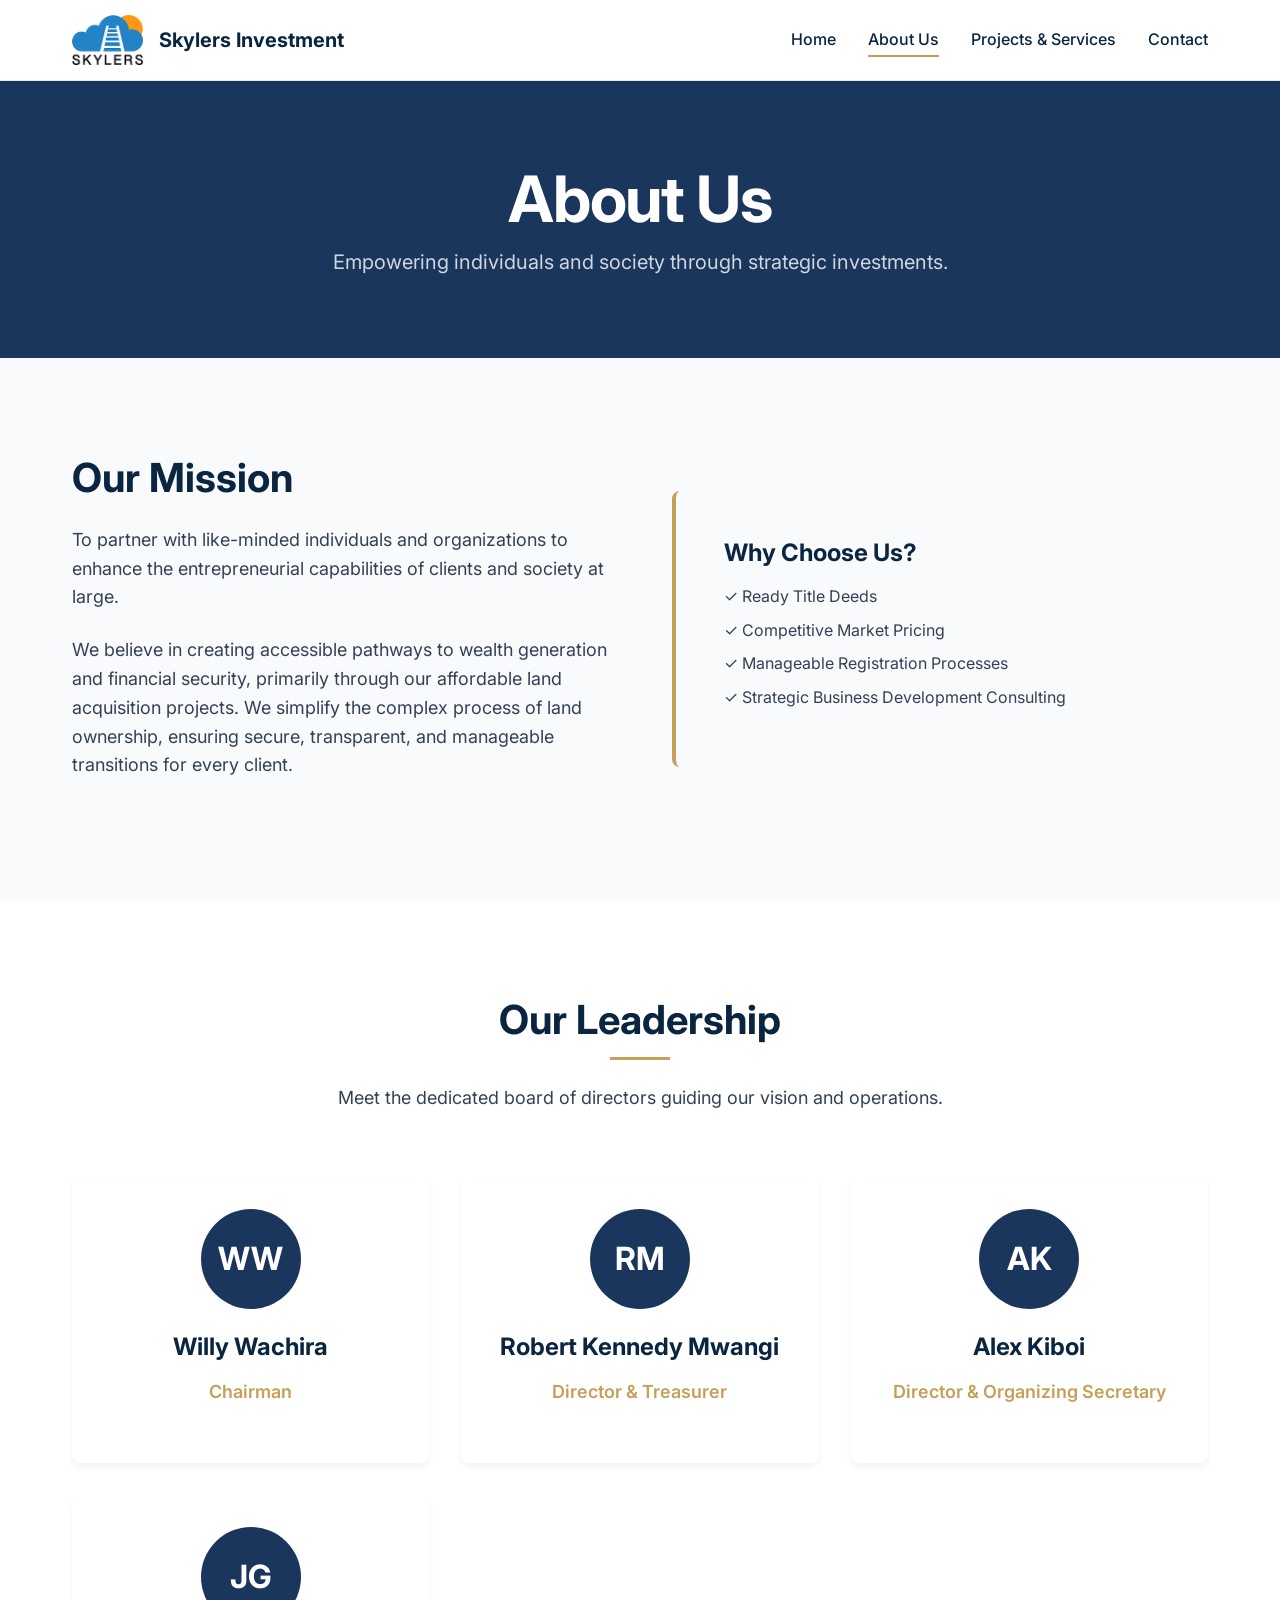
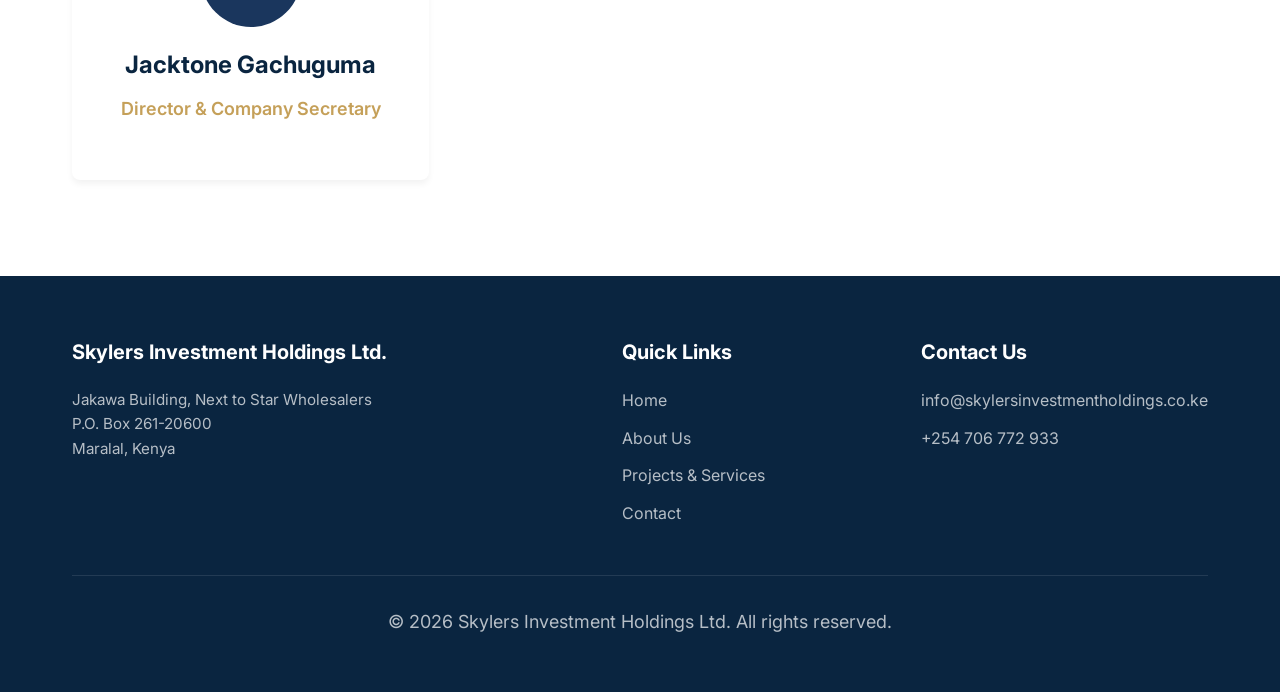
==== about.html @ 1f50fc4c "Initial commit: High-value multi-page website" ====
<!DOCTYPE html>
<html lang="en">
<head>
    <meta charset="UTF-8">
    <meta name="viewport" content="width=device-width, initial-scale=1.0">
    <title>About Us | Skylers Investment Holdings Ltd.</title>
    <meta name="description" content="Learn about Skylers Investment Holdings Ltd., our mission, and our board of directors based in Samburu County, Kenya.">
    <link rel="stylesheet" href="style.css">
</head>
<body>
    <!-- Header -->
    <header class="header">
        <div class="container nav">
            <a href="index.html" class="logo-container">
                <img src="site-logo.png" alt="Skylers Logo" class="logo-img">
                <span class="logo-text">Skylers Investment</span>
            </a>
            <button class="mobile-menu-btn" aria-label="Toggle menu">☰</button>
            <nav class="nav-links">
                <a href="index.html">Home</a>
                <a href="about.html" class="active">About Us</a>
                <a href="services.html">Projects & Services</a>
                <a href="contact.html">Contact</a>
            </nav>
        </div>
    </header>

    <!-- Page Header -->
    <section class="page-header">
        <div class="container">
            <h1>About Us</h1>
            <p>Empowering individuals and society through strategic investments.</p>
        </div>
    </section>

    <!-- Mission & Vision -->
    <section class="section">
        <div class="container grid-2">
            <div>
                <h2>Our Mission</h2>
                <p>To partner with like-minded individuals and organizations to enhance the entrepreneurial capabilities of clients and society at large.</p>
                <p>We believe in creating accessible pathways to wealth generation and financial security, primarily through our affordable land acquisition projects. We simplify the complex process of land ownership, ensuring secure, transparent, and manageable transitions for every client.</p>
            </div>
            <div style="background-color: var(--bg-main); padding: 3rem; border-radius: 8px; border-left: 4px solid var(--accent);">
                <h3 style="color: var(--primary);">Why Choose Us?</h3>
                <ul style="margin-top: 1rem;">
                    <li style="margin-bottom: 0.5rem;">✓ Ready Title Deeds</li>
                    <li style="margin-bottom: 0.5rem;">✓ Competitive Market Pricing</li>
                    <li style="margin-bottom: 0.5rem;">✓ Manageable Registration Processes</li>
                    <li style="margin-bottom: 0.5rem;">✓ Strategic Business Development Consulting</li>
                </ul>
            </div>
        </div>
    </section>

    <!-- Leadership -->
    <section class="section section-alt">
        <div class="container">
            <div class="section-header">
                <h2>Our Leadership</h2>
                <p>Meet the dedicated board of directors guiding our vision and operations.</p>
            </div>
            <div class="grid-3">
                <div class="card" style="text-align: center; padding: 2rem;">
                    <div style="width: 100px; height: 100px; background-color: var(--primary-light); color: white; border-radius: 50%; display: flex; align-items: center; justify-content: center; font-size: 2rem; margin: 0 auto 1.5rem auto; font-weight: bold;">WW</div>
                    <h3>Willy Wachira</h3>
                    <p style="color: var(--accent); font-weight: 600;">Chairman</p>
                </div>
                <div class="card" style="text-align: center; padding: 2rem;">
                    <div style="width: 100px; height: 100px; background-color: var(--primary-light); color: white; border-radius: 50%; display: flex; align-items: center; justify-content: center; font-size: 2rem; margin: 0 auto 1.5rem auto; font-weight: bold;">RM</div>
                    <h3>Robert Kennedy Mwangi</h3>
                    <p style="color: var(--accent); font-weight: 600;">Director & Treasurer</p>
                </div>
                <div class="card" style="text-align: center; padding: 2rem;">
                    <div style="width: 100px; height: 100px; background-color: var(--primary-light); color: white; border-radius: 50%; display: flex; align-items: center; justify-content: center; font-size: 2rem; margin: 0 auto 1.5rem auto; font-weight: bold;">AK</div>
                    <h3>Alex Kiboi</h3>
                    <p style="color: var(--accent); font-weight: 600;">Director & Organizing Secretary</p>
                </div>
                <div class="card" style="text-align: center; padding: 2rem;">
                    <div style="width: 100px; height: 100px; background-color: var(--primary-light); color: white; border-radius: 50%; display: flex; align-items: center; justify-content: center; font-size: 2rem; margin: 0 auto 1.5rem auto; font-weight: bold;">JG</div>
                    <h3>Jacktone Gachuguma</h3>
                    <p style="color: var(--accent); font-weight: 600;">Director & Company Secretary</p>
                </div>
            </div>
        </div>
    </section>

    <!-- Footer -->
    <footer class="footer">
        <div class="container">
            <div class="footer-grid">
                <div class="footer-col">
                    <h3>Skylers Investment Holdings Ltd.</h3>
                    <p>Jakawa Building, Next to Star Wholesalers<br>P.O. Box 261-20600<br>Maralal, Kenya</p>
                </div>
                <div class="footer-col">
                    <h3>Quick Links</h3>
                    <div class="footer-links">
                        <a href="index.html">Home</a>
                        <a href="about.html">About Us</a>
                        <a href="services.html">Projects & Services</a>
                        <a href="contact.html">Contact</a>
                    </div>
                </div>
                <div class="footer-col">
                    <h3>Contact Us</h3>
                    <div class="footer-links">
                        <a href="mailto:info@skylersinvestmentholdings.co.ke">info@skylersinvestmentholdings.co.ke</a>
                        <a href="tel:+254706772933">+254 706 772 933</a>
                    </div>
                </div>
            </div>
            <div class="footer-bottom">
                <p>&copy; 2026 Skylers Investment Holdings Ltd. All rights reserved.</p>
            </div>
        </div>
    </footer>

    <script src="script.js"></script>
</body>
</html>
---- style.css ----
@import url('https://fonts.googleapis.com/css2?family=Inter:wght@300;400;500;600;700&display=swap');

:root {
  --primary: #0A2540; /* Deep professional blue */
  --primary-light: #1A365D;
  --accent: #C5A059; /* Elegant gold */
  --accent-hover: #D4AF37;
  --text-main: #334155;
  --text-muted: #64748B;
  --bg-main: #F8FAFC;
  --bg-white: #FFFFFF;
  --border: #E2E8F0;
  
  --container-width: 1200px;
  --transition: all 0.3s ease;
}

* {
  margin: 0;
  padding: 0;
  box-sizing: border-box;
}

body {
  font-family: 'Inter', sans-serif;
  color: var(--text-main);
  background-color: var(--bg-main);
  line-height: 1.6;
  -webkit-font-smoothing: antialiased;
}

a {
  text-decoration: none;
  color: inherit;
  transition: var(--transition);
}

ul {
  list-style: none;
}

img {
  max-width: 100%;
  height: auto;
  display: block;
}

/* Container */
.container {
  max-width: var(--container-width);
  margin: 0 auto;
  padding: 0 2rem;
}

/* Typography */
h1, h2, h3, h4, h5 {
  color: var(--primary);
  font-weight: 700;
  line-height: 1.2;
}

h1 {
  font-size: clamp(2.5rem, 5vw, 4rem);
  letter-spacing: -0.02em;
}

h2 {
  font-size: clamp(2rem, 4vw, 2.5rem);
  margin-bottom: 1.5rem;
}

h3 {
  font-size: 1.5rem;
  margin-bottom: 1rem;
}

p {
  margin-bottom: 1.5rem;
  font-size: 1.125rem;
}

/* Buttons */
.btn {
  display: inline-block;
  padding: 0.875rem 2rem;
  border-radius: 4px;
  font-weight: 600;
  text-align: center;
  cursor: pointer;
  border: 2px solid transparent;
  transition: var(--transition);
}

.btn-primary {
  background-color: var(--accent);
  color: #fff;
}

.btn-primary:hover {
  background-color: var(--accent-hover);
  transform: translateY(-2px);
  box-shadow: 0 4px 12px rgba(197, 160, 89, 0.3);
}

.btn-outline {
  background-color: transparent;
  border-color: var(--primary);
  color: var(--primary);
}

.btn-outline:hover {
  background-color: var(--primary);
  color: #fff;
}

/* Header & Nav */
.header {
  background-color: rgba(255, 255, 255, 0.95);
  backdrop-filter: blur(10px);
  position: sticky;
  top: 0;
  z-index: 1000;
  border-bottom: 1px solid var(--border);
  box-shadow: 0 1px 3px rgba(0,0,0,0.05);
}

.nav {
  display: flex;
  justify-content: space-between;
  align-items: center;
  height: 80px;
}

.logo-container {
  display: flex;
  align-items: center;
  gap: 1rem;
}

.logo-img {
  height: 50px;
  width: auto;
}

.logo-text {
  font-size: 1.25rem;
  font-weight: 700;
  color: var(--primary);
  line-height: 1.1;
}

.nav-links {
  display: flex;
  gap: 2rem;
  align-items: center;
}

.nav-links a {
  font-weight: 500;
  color: var(--primary);
  font-size: 1rem;
  position: relative;
}

.nav-links a::after {
  content: '';
  position: absolute;
  width: 0;
  height: 2px;
  bottom: -4px;
  left: 0;
  background-color: var(--accent);
  transition: var(--transition);
}

.nav-links a:hover::after,
.nav-links a.active::after {
  width: 100%;
}

.mobile-menu-btn {
  display: none;
  background: none;
  border: none;
  font-size: 1.5rem;
  color: var(--primary);
  cursor: pointer;
}

/* Hero Section */
.hero {
  position: relative;
  background-color: var(--primary);
  color: #fff;
  padding: 8rem 0;
  overflow: hidden;
}

.hero::before {
  content: '';
  position: absolute;
  top: 0;
  left: 0;
  right: 0;
  bottom: 0;
  background: linear-gradient(to right, rgba(10, 37, 64, 0.95) 0%, rgba(10, 37, 64, 0.7) 100%);
  z-index: 1;
}

.hero-bg {
  position: absolute;
  top: 0;
  left: 0;
  width: 100%;
  height: 100%;
  object-fit: cover;
  opacity: 0.4;
}

.hero-content {
  position: relative;
  z-index: 2;
  max-width: 800px;
}

.hero h1 {
  color: #fff;
  margin-bottom: 1.5rem;
}

.hero p {
  font-size: 1.25rem;
  color: rgba(255, 255, 255, 0.9);
  margin-bottom: 2.5rem;
}

.hero-btns {
  display: flex;
  gap: 1rem;
}

.hero-btns .btn-outline {
  border-color: #fff;
  color: #fff;
}
.hero-btns .btn-outline:hover {
  background-color: #fff;
  color: var(--primary);
}

/* Sections */
.section {
  padding: 6rem 0;
}

.section-alt {
  background-color: var(--bg-white);
}

.section-header {
  text-align: center;
  max-width: 700px;
  margin: 0 auto 4rem auto;
}

.section-header h2 {
  position: relative;
  display: inline-block;
  padding-bottom: 1rem;
}

.section-header h2::after {
  content: '';
  position: absolute;
  width: 60px;
  height: 3px;
  background-color: var(--accent);
  bottom: 0;
  left: 50%;
  transform: translateX(-50%);
}

/* Grid Layouts */
.grid-2 {
  display: grid;
  grid-template-columns: 1fr 1fr;
  gap: 4rem;
  align-items: center;
}

.grid-3 {
  display: grid;
  grid-template-columns: repeat(3, 1fr);
  gap: 2rem;
}

/* Cards */
.card {
  background: var(--bg-white);
  border-radius: 8px;
  overflow: hidden;
  box-shadow: 0 4px 6px rgba(0,0,0,0.05);
  transition: var(--transition);
  height: 100%;
  display: flex;
  flex-direction: column;
}

.card:hover {
  transform: translateY(-5px);
  box-shadow: 0 12px 24px rgba(0,0,0,0.1);
}

.card-img-wrapper {
  position: relative;
  height: 240px;
  overflow: hidden;
}

.card-img-wrapper img {
  width: 100%;
  height: 100%;
  object-fit: cover;
  transition: transform 0.5s ease;
}

.card:hover .card-img-wrapper img {
  transform: scale(1.05);
}

.card-body {
  padding: 2rem;
  flex-grow: 1;
  display: flex;
  flex-direction: column;
}

.card-body p {
  color: var(--text-muted);
  font-size: 1rem;
  flex-grow: 1;
}

/* Footer */
.footer {
  background-color: var(--primary);
  color: rgba(255, 255, 255, 0.7);
  padding: 4rem 0 2rem 0;
}

.footer-grid {
  display: grid;
  grid-template-columns: 2fr 1fr 1fr;
  gap: 3rem;
  margin-bottom: 3rem;
}

.footer-col h3 {
  color: #fff;
  font-size: 1.25rem;
  margin-bottom: 1.5rem;
}

.footer-col p {
  font-size: 0.95rem;
}

.footer-links {
  display: flex;
  flex-direction: column;
  gap: 0.75rem;
}

.footer-links a {
  color: rgba(255,255,255,0.7);
}

.footer-links a:hover {
  color: var(--accent);
}

.footer-bottom {
  border-top: 1px solid rgba(255, 255, 255, 0.1);
  padding-top: 2rem;
  text-align: center;
  font-size: 0.875rem;
}

/* Page Headers */
.page-header {
  background-color: var(--primary-light);
  color: #fff;
  padding: 5rem 0;
  text-align: center;
}

.page-header h1 {
  color: #fff;
  margin-bottom: 0.5rem;
}

.page-header p {
  font-size: 1.25rem;
  color: rgba(255,255,255,0.8);
  margin-bottom: 0;
}

/* Responsive */
@media (max-width: 992px) {
  .grid-2 {
    grid-template-columns: 1fr;
  }
  .grid-3 {
    grid-template-columns: repeat(2, 1fr);
  }
}

@media (max-width: 768px) {
  .nav-links {
    display: none;
    position: absolute;
    top: 80px;
    left: 0;
    width: 100%;
    background-color: #fff;
    flex-direction: column;
    padding: 2rem;
    box-shadow: 0 4px 6px rgba(0,0,0,0.05);
  }
  
  .nav-links.active {
    display: flex;
  }
  
  .mobile-menu-btn {
    display: block;
  }
  
  .grid-3 {
    grid-template-columns: 1fr;
  }
  
  .footer-grid {
    grid-template-columns: 1fr;
  }
  
  .hero {
    padding: 6rem 0;
  }
}
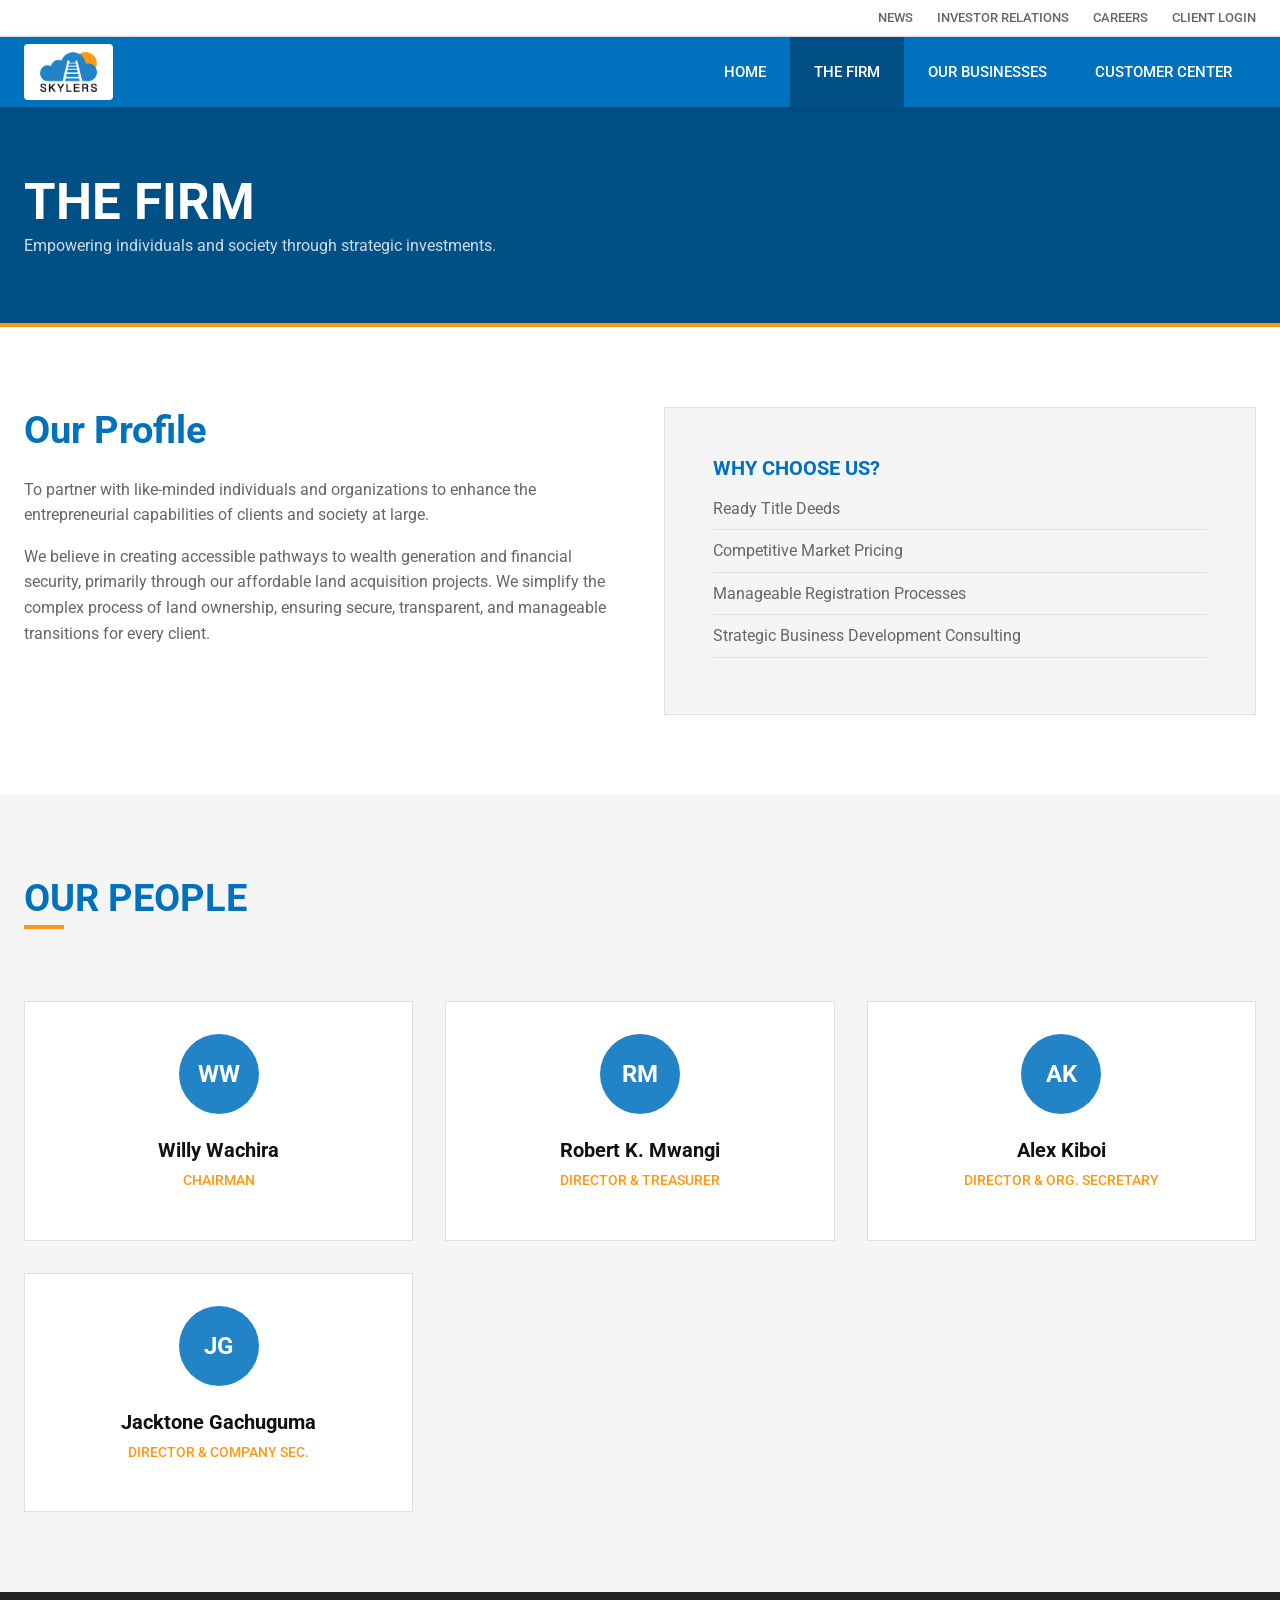
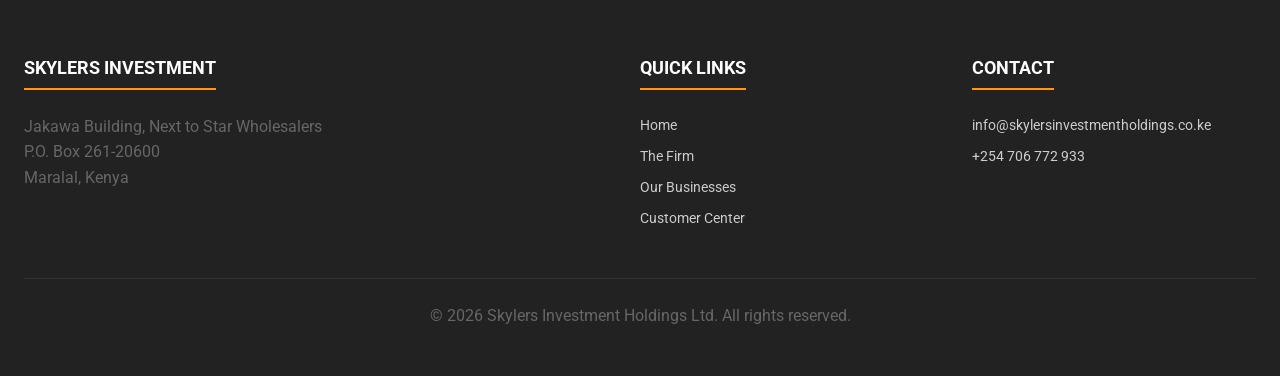
==== commit 5a643cdd: "Redesign: Cytonn aesthetic using logo theme colors (Blue/Orange)" ====
--- a/about.html
+++ b/about.html
@@ -3,24 +3,33 @@
 <head>
     <meta charset="UTF-8">
     <meta name="viewport" content="width=device-width, initial-scale=1.0">
-    <title>About Us | Skylers Investment Holdings Ltd.</title>
+    <title>The Firm | Skylers Investment Holdings Ltd.</title>
     <meta name="description" content="Learn about Skylers Investment Holdings Ltd., our mission, and our board of directors based in Samburu County, Kenya.">
     <link rel="stylesheet" href="style.css">
 </head>
 <body>
-    <!-- Header -->
+    <!-- Top Bar -->
+    <div class="top-bar">
+        <div class="container top-bar-content">
+            <a href="#">News</a>
+            <a href="#">Investor Relations</a>
+            <a href="#">Careers</a>
+            <a href="#">Client Login</a>
+        </div>
+    </div>
+
+    <!-- Main Header -->
     <header class="header">
         <div class="container nav">
             <a href="index.html" class="logo-container">
                 <img src="site-logo.png" alt="Skylers Logo" class="logo-img">
-                <span class="logo-text">Skylers Investment</span>
             </a>
             <button class="mobile-menu-btn" aria-label="Toggle menu">☰</button>
             <nav class="nav-links">
                 <a href="index.html">Home</a>
-                <a href="about.html" class="active">About Us</a>
-                <a href="services.html">Projects & Services</a>
-                <a href="contact.html">Contact</a>
+                <a href="about.html" class="active">The Firm</a>
+                <a href="services.html">Our Businesses</a>
+                <a href="contact.html">Customer Center</a>
             </nav>
         </div>
     </header>
@@ -28,58 +37,57 @@
     <!-- Page Header -->
     <section class="page-header">
         <div class="container">
-            <h1>About Us</h1>
-            <p>Empowering individuals and society through strategic investments.</p>
+            <h1>The Firm</h1>
+            <p style="color: rgba(255,255,255,0.8); margin-bottom: 0;">Empowering individuals and society through strategic investments.</p>
         </div>
     </section>
 
     <!-- Mission & Vision -->
-    <section class="section">
+    <section class="section section-white">
         <div class="container grid-2">
             <div>
-                <h2>Our Mission</h2>
+                <h2 style="color: var(--primary);">Our Profile</h2>
                 <p>To partner with like-minded individuals and organizations to enhance the entrepreneurial capabilities of clients and society at large.</p>
                 <p>We believe in creating accessible pathways to wealth generation and financial security, primarily through our affordable land acquisition projects. We simplify the complex process of land ownership, ensuring secure, transparent, and manageable transitions for every client.</p>
             </div>
-            <div style="background-color: var(--bg-main); padding: 3rem; border-radius: 8px; border-left: 4px solid var(--accent);">
-                <h3 style="color: var(--primary);">Why Choose Us?</h3>
-                <ul style="margin-top: 1rem;">
-                    <li style="margin-bottom: 0.5rem;">✓ Ready Title Deeds</li>
-                    <li style="margin-bottom: 0.5rem;">✓ Competitive Market Pricing</li>
-                    <li style="margin-bottom: 0.5rem;">✓ Manageable Registration Processes</li>
-                    <li style="margin-bottom: 0.5rem;">✓ Strategic Business Development Consulting</li>
+            <div style="background-color: var(--bg-main); padding: 3rem; border: 1px solid var(--border);">
+                <h3 style="color: var(--primary); text-transform: uppercase;">Why Choose Us?</h3>
+                <ul style="margin-top: 1rem; color: var(--text-muted);">
+                    <li style="margin-bottom: 0.5rem; padding-bottom: 0.5rem; border-bottom: 1px solid var(--border);">Ready Title Deeds</li>
+                    <li style="margin-bottom: 0.5rem; padding-bottom: 0.5rem; border-bottom: 1px solid var(--border);">Competitive Market Pricing</li>
+                    <li style="margin-bottom: 0.5rem; padding-bottom: 0.5rem; border-bottom: 1px solid var(--border);">Manageable Registration Processes</li>
+                    <li style="margin-bottom: 0.5rem; padding-bottom: 0.5rem; border-bottom: 1px solid var(--border);">Strategic Business Development Consulting</li>
                 </ul>
             </div>
         </div>
     </section>
 
     <!-- Leadership -->
-    <section class="section section-alt">
+    <section class="section">
         <div class="container">
             <div class="section-header">
-                <h2>Our Leadership</h2>
-                <p>Meet the dedicated board of directors guiding our vision and operations.</p>
+                <h2>Our People</h2>
             </div>
             <div class="grid-3">
                 <div class="card" style="text-align: center; padding: 2rem;">
-                    <div style="width: 100px; height: 100px; background-color: var(--primary-light); color: white; border-radius: 50%; display: flex; align-items: center; justify-content: center; font-size: 2rem; margin: 0 auto 1.5rem auto; font-weight: bold;">WW</div>
+                    <div style="width: 80px; height: 80px; background-color: var(--primary-light); color: white; border-radius: 50%; display: flex; align-items: center; justify-content: center; font-size: 1.5rem; margin: 0 auto 1.5rem auto; font-weight: bold;">WW</div>
                     <h3>Willy Wachira</h3>
-                    <p style="color: var(--accent); font-weight: 600;">Chairman</p>
+                    <p style="color: var(--accent); font-weight: 500; text-transform: uppercase; font-size: 0.85rem;">Chairman</p>
                 </div>
                 <div class="card" style="text-align: center; padding: 2rem;">
-                    <div style="width: 100px; height: 100px; background-color: var(--primary-light); color: white; border-radius: 50%; display: flex; align-items: center; justify-content: center; font-size: 2rem; margin: 0 auto 1.5rem auto; font-weight: bold;">RM</div>
-                    <h3>Robert Kennedy Mwangi</h3>
-                    <p style="color: var(--accent); font-weight: 600;">Director & Treasurer</p>
+                    <div style="width: 80px; height: 80px; background-color: var(--primary-light); color: white; border-radius: 50%; display: flex; align-items: center; justify-content: center; font-size: 1.5rem; margin: 0 auto 1.5rem auto; font-weight: bold;">RM</div>
+                    <h3>Robert K. Mwangi</h3>
+                    <p style="color: var(--accent); font-weight: 500; text-transform: uppercase; font-size: 0.85rem;">Director & Treasurer</p>
                 </div>
                 <div class="card" style="text-align: center; padding: 2rem;">
-                    <div style="width: 100px; height: 100px; background-color: var(--primary-light); color: white; border-radius: 50%; display: flex; align-items: center; justify-content: center; font-size: 2rem; margin: 0 auto 1.5rem auto; font-weight: bold;">AK</div>
+                    <div style="width: 80px; height: 80px; background-color: var(--primary-light); color: white; border-radius: 50%; display: flex; align-items: center; justify-content: center; font-size: 1.5rem; margin: 0 auto 1.5rem auto; font-weight: bold;">AK</div>
                     <h3>Alex Kiboi</h3>
-                    <p style="color: var(--accent); font-weight: 600;">Director & Organizing Secretary</p>
+                    <p style="color: var(--accent); font-weight: 500; text-transform: uppercase; font-size: 0.85rem;">Director & Org. Secretary</p>
                 </div>
                 <div class="card" style="text-align: center; padding: 2rem;">
-                    <div style="width: 100px; height: 100px; background-color: var(--primary-light); color: white; border-radius: 50%; display: flex; align-items: center; justify-content: center; font-size: 2rem; margin: 0 auto 1.5rem auto; font-weight: bold;">JG</div>
+                    <div style="width: 80px; height: 80px; background-color: var(--primary-light); color: white; border-radius: 50%; display: flex; align-items: center; justify-content: center; font-size: 1.5rem; margin: 0 auto 1.5rem auto; font-weight: bold;">JG</div>
                     <h3>Jacktone Gachuguma</h3>
-                    <p style="color: var(--accent); font-weight: 600;">Director & Company Secretary</p>
+                    <p style="color: var(--accent); font-weight: 500; text-transform: uppercase; font-size: 0.85rem;">Director & Company Sec.</p>
                 </div>
             </div>
         </div>
@@ -90,20 +98,20 @@
         <div class="container">
             <div class="footer-grid">
                 <div class="footer-col">
-                    <h3>Skylers Investment Holdings Ltd.</h3>
+                    <h3>Skylers Investment</h3>
                     <p>Jakawa Building, Next to Star Wholesalers<br>P.O. Box 261-20600<br>Maralal, Kenya</p>
                 </div>
                 <div class="footer-col">
                     <h3>Quick Links</h3>
                     <div class="footer-links">
                         <a href="index.html">Home</a>
-                        <a href="about.html">About Us</a>
-                        <a href="services.html">Projects & Services</a>
-                        <a href="contact.html">Contact</a>
+                        <a href="about.html">The Firm</a>
+                        <a href="services.html">Our Businesses</a>
+                        <a href="contact.html">Customer Center</a>
                     </div>
                 </div>
                 <div class="footer-col">
-                    <h3>Contact Us</h3>
+                    <h3>Contact</h3>
                     <div class="footer-links">
                         <a href="mailto:info@skylersinvestmentholdings.co.ke">info@skylersinvestmentholdings.co.ke</a>
                         <a href="tel:+254706772933">+254 706 772 933</a>
--- a/style.css
+++ b/style.css
@@ -1,18 +1,21 @@
-@import url('https://fonts.googleapis.com/css2?family=Inter:wght@300;400;500;600;700&display=swap');
+@import url('https://fonts.googleapis.com/css2?family=Roboto:wght@300;400;500;700&display=swap');
 
 :root {
-  --primary: #0A2540; /* Deep professional blue */
-  --primary-light: #1A365D;
-  --accent: #C5A059; /* Elegant gold */
-  --accent-hover: #D4AF37;
-  --text-main: #334155;
-  --text-muted: #64748B;
-  --bg-main: #F8FAFC;
-  --bg-white: #FFFFFF;
-  --border: #E2E8F0;
-  
-  --container-width: 1200px;
-  --transition: all 0.3s ease;
+  /* Logo Theme Colors */
+  --primary: #0071BD; /* Strong corporate blue */
+  --primary-light: #2284C6;
+  --primary-dark: #005086;
+  --accent: #FC9815; /* Orange/Amber accent */
+  --accent-hover: #e0830c;
+  
+  --text-main: #333333;
+  --text-muted: #666666;
+  --bg-main: #f5f5f5; /* Cytonn uses light grey backgrounds */
+  --bg-white: #ffffff;
+  --border: #e0e0e0;
+  
+  --container-width: 1280px;
+  --transition: all 0.25s ease-in-out;
 }
 
 * {
@@ -22,7 +25,7 @@
 }
 
 body {
-  font-family: 'Inter', sans-serif;
+  font-family: 'Roboto', sans-serif;
   color: var(--text-main);
   background-color: var(--bg-main);
   line-height: 1.6;
@@ -49,42 +52,29 @@
 .container {
   max-width: var(--container-width);
   margin: 0 auto;
-  padding: 0 2rem;
+  padding: 0 1.5rem;
 }
 
 /* Typography */
 h1, h2, h3, h4, h5 {
-  color: var(--primary);
   font-weight: 700;
   line-height: 1.2;
-}
-
-h1 {
-  font-size: clamp(2.5rem, 5vw, 4rem);
-  letter-spacing: -0.02em;
-}
-
-h2 {
-  font-size: clamp(2rem, 4vw, 2.5rem);
-  margin-bottom: 1.5rem;
-}
-
-h3 {
-  font-size: 1.5rem;
-  margin-bottom: 1rem;
-}
-
-p {
-  margin-bottom: 1.5rem;
-  font-size: 1.125rem;
-}
+  color: #111;
+}
+
+h1 { font-size: clamp(2.5rem, 4vw, 3.5rem); }
+h2 { font-size: clamp(2rem, 3vw, 2.5rem); margin-bottom: 1.5rem; }
+h3 { font-size: 1.25rem; margin-bottom: 0.5rem; }
+p { margin-bottom: 1rem; font-size: 1rem; color: var(--text-muted); }
 
 /* Buttons */
 .btn {
   display: inline-block;
-  padding: 0.875rem 2rem;
-  border-radius: 4px;
-  font-weight: 600;
+  padding: 0.75rem 2rem;
+  border-radius: 2px;
+  font-weight: 500;
+  text-transform: uppercase;
+  font-size: 0.875rem;
   text-align: center;
   cursor: pointer;
   border: 2px solid transparent;
@@ -98,12 +88,9 @@
 
 .btn-primary:hover {
   background-color: var(--accent-hover);
-  transform: translateY(-2px);
-  box-shadow: 0 4px 12px rgba(197, 160, 89, 0.3);
 }
 
 .btn-outline {
-  background-color: transparent;
   border-color: var(--primary);
   color: var(--primary);
 }
@@ -113,69 +100,78 @@
   color: #fff;
 }
 
-/* Header & Nav */
+/* Top Bar (Cytonn Style) */
+.top-bar {
+  background-color: var(--bg-white);
+  border-bottom: 1px solid var(--border);
+  font-size: 0.8rem;
+  padding: 0.5rem 0;
+}
+
+.top-bar-content {
+  display: flex;
+  justify-content: flex-end;
+  gap: 1.5rem;
+}
+
+.top-bar a {
+  color: var(--text-muted);
+  font-weight: 500;
+  text-transform: uppercase;
+}
+
+.top-bar a:hover {
+  color: var(--primary);
+}
+
+/* Main Header */
 .header {
-  background-color: rgba(255, 255, 255, 0.95);
-  backdrop-filter: blur(10px);
+  background-color: var(--primary);
   position: sticky;
   top: 0;
   z-index: 1000;
-  border-bottom: 1px solid var(--border);
-  box-shadow: 0 1px 3px rgba(0,0,0,0.05);
+  box-shadow: 0 2px 10px rgba(0,0,0,0.1);
 }
 
 .nav {
   display: flex;
   justify-content: space-between;
   align-items: center;
-  height: 80px;
+  height: 70px;
 }
 
 .logo-container {
   display: flex;
   align-items: center;
-  gap: 1rem;
+  background-color: var(--bg-white);
+  padding: 0.5rem 1rem;
+  border-radius: 4px;
 }
 
 .logo-img {
-  height: 50px;
+  height: 40px;
   width: auto;
 }
 
-.logo-text {
-  font-size: 1.25rem;
-  font-weight: 700;
-  color: var(--primary);
-  line-height: 1.1;
-}
-
 .nav-links {
   display: flex;
-  gap: 2rem;
+  height: 100%;
+}
+
+.nav-links a {
+  display: flex;
   align-items: center;
-}
-
-.nav-links a {
+  padding: 0 1.5rem;
+  color: #ffffff;
   font-weight: 500;
-  color: var(--primary);
-  font-size: 1rem;
-  position: relative;
-}
-
-.nav-links a::after {
-  content: '';
-  position: absolute;
-  width: 0;
-  height: 2px;
-  bottom: -4px;
-  left: 0;
-  background-color: var(--accent);
-  transition: var(--transition);
-}
-
-.nav-links a:hover::after,
-.nav-links a.active::after {
-  width: 100%;
+  font-size: 0.95rem;
+  text-transform: uppercase;
+  height: 100%;
+}
+
+.nav-links a:hover,
+.nav-links a.active {
+  background-color: var(--primary-dark);
 }
 
 .mobile-menu-btn {
@@ -183,16 +179,16 @@
   background: none;
   border: none;
   font-size: 1.5rem;
-  color: var(--primary);
+  color: #fff;
   cursor: pointer;
 }
 
-/* Hero Section */
+/* Hero Cytonn Style */
 .hero {
   position: relative;
-  background-color: var(--primary);
-  color: #fff;
-  padding: 8rem 0;
+  background-color: #111;
+  color: #fff;
+  padding: 10rem 0;
   overflow: hidden;
 }
 
@@ -203,7 +199,7 @@
   left: 0;
   right: 0;
   bottom: 0;
-  background: linear-gradient(to right, rgba(10, 37, 64, 0.95) 0%, rgba(10, 37, 64, 0.7) 100%);
+  background: linear-gradient(90deg, rgba(0,0,0,0.8) 0%, rgba(0,0,0,0.4) 100%);
   z-index: 1;
 }
 
@@ -214,78 +210,64 @@
   width: 100%;
   height: 100%;
   object-fit: cover;
-  opacity: 0.4;
+  opacity: 0.8;
 }
 
 .hero-content {
   position: relative;
   z-index: 2;
-  max-width: 800px;
+  max-width: 600px;
 }
 
 .hero h1 {
   color: #fff;
-  margin-bottom: 1.5rem;
+  margin-bottom: 1rem;
+  text-transform: uppercase;
+  line-height: 1.1;
 }
 
 .hero p {
-  font-size: 1.25rem;
-  color: rgba(255, 255, 255, 0.9);
-  margin-bottom: 2.5rem;
-}
-
-.hero-btns {
-  display: flex;
-  gap: 1rem;
-}
-
-.hero-btns .btn-outline {
-  border-color: #fff;
-  color: #fff;
-}
-.hero-btns .btn-outline:hover {
-  background-color: #fff;
-  color: var(--primary);
+  font-size: 1.1rem;
+  color: #e0e0e0;
+  margin-bottom: 2rem;
 }
 
 /* Sections */
 .section {
-  padding: 6rem 0;
-}
-
-.section-alt {
+  padding: 5rem 0;
+}
+
+.section-white {
   background-color: var(--bg-white);
 }
 
 .section-header {
-  text-align: center;
-  max-width: 700px;
-  margin: 0 auto 4rem auto;
+  margin-bottom: 3rem;
 }
 
 .section-header h2 {
   position: relative;
   display: inline-block;
-  padding-bottom: 1rem;
+  padding-bottom: 0.5rem;
+  color: var(--primary);
+  text-transform: uppercase;
 }
 
 .section-header h2::after {
   content: '';
   position: absolute;
-  width: 60px;
-  height: 3px;
+  width: 40px;
+  height: 4px;
   background-color: var(--accent);
   bottom: 0;
-  left: 50%;
-  transform: translateX(-50%);
-}
-
-/* Grid Layouts */
+  left: 0;
+}
+
+/* Grids */
 .grid-2 {
   display: grid;
   grid-template-columns: 1fr 1fr;
-  gap: 4rem;
-  align-items: center;
+  gap: 3rem;
 }
 
 .grid-3 {
@@ -294,26 +276,20 @@
   gap: 2rem;
 }
 
-/* Cards */
+/* Corporate Cards */
 .card {
   background: var(--bg-white);
-  border-radius: 8px;
-  overflow: hidden;
-  box-shadow: 0 4px 6px rgba(0,0,0,0.05);
+  border: 1px solid var(--border);
   transition: var(--transition);
-  height: 100%;
-  display: flex;
-  flex-direction: column;
 }
 
 .card:hover {
-  transform: translateY(-5px);
-  box-shadow: 0 12px 24px rgba(0,0,0,0.1);
+  box-shadow: 0 10px 20px rgba(0,0,0,0.05);
+  border-color: var(--primary-light);
 }
 
 .card-img-wrapper {
-  position: relative;
-  height: 240px;
+  height: 200px;
   overflow: hidden;
 }
 
@@ -329,22 +305,30 @@
 }
 
 .card-body {
-  padding: 2rem;
-  flex-grow: 1;
-  display: flex;
-  flex-direction: column;
-}
-
-.card-body p {
-  color: var(--text-muted);
-  font-size: 1rem;
-  flex-grow: 1;
-}
-
-/* Footer */
+  padding: 1.5rem;
+}
+
+.card-body h3 {
+  color: var(--primary);
+}
+
+/* Page Headers */
+.page-header {
+  background-color: var(--primary-dark);
+  color: #fff;
+  padding: 4rem 0;
+  border-bottom: 4px solid var(--accent);
+}
+
+.page-header h1 {
+  color: #fff;
+  text-transform: uppercase;
+}
+
+/* Footer Cytonn Style */
 .footer {
-  background-color: var(--primary);
-  color: rgba(255, 255, 255, 0.7);
+  background-color: #222;
+  color: #ccc;
   padding: 4rem 0 2rem 0;
 }
 
@@ -357,22 +341,23 @@
 
 .footer-col h3 {
   color: #fff;
-  font-size: 1.25rem;
+  font-size: 1.1rem;
   margin-bottom: 1.5rem;
-}
-
-.footer-col p {
-  font-size: 0.95rem;
+  text-transform: uppercase;
+  border-bottom: 2px solid var(--accent);
+  display: inline-block;
+  padding-bottom: 0.5rem;
 }
 
 .footer-links {
   display: flex;
   flex-direction: column;
-  gap: 0.75rem;
+  gap: 0.5rem;
 }
 
 .footer-links a {
-  color: rgba(255,255,255,0.7);
+  color: #ccc;
+  font-size: 0.9rem;
 }
 
 .footer-links a:hover {
@@ -380,71 +365,42 @@
 }
 
 .footer-bottom {
-  border-top: 1px solid rgba(255, 255, 255, 0.1);
-  padding-top: 2rem;
+  border-top: 1px solid #333;
+  padding-top: 1.5rem;
   text-align: center;
-  font-size: 0.875rem;
-}
-
-/* Page Headers */
-.page-header {
-  background-color: var(--primary-light);
-  color: #fff;
-  padding: 5rem 0;
-  text-align: center;
-}
-
-.page-header h1 {
-  color: #fff;
-  margin-bottom: 0.5rem;
-}
-
-.page-header p {
-  font-size: 1.25rem;
-  color: rgba(255,255,255,0.8);
-  margin-bottom: 0;
+  font-size: 0.8rem;
 }
 
 /* Responsive */
 @media (max-width: 992px) {
-  .grid-2 {
-    grid-template-columns: 1fr;
-  }
-  .grid-3 {
-    grid-template-columns: repeat(2, 1fr);
-  }
+  .grid-2 { grid-template-columns: 1fr; }
+  .grid-3 { grid-template-columns: repeat(2, 1fr); }
 }
 
 @media (max-width: 768px) {
+  .top-bar { display: none; }
+  
   .nav-links {
     display: none;
     position: absolute;
-    top: 80px;
+    top: 70px;
     left: 0;
     width: 100%;
-    background-color: #fff;
+    background-color: var(--primary);
     flex-direction: column;
-    padding: 2rem;
-    box-shadow: 0 4px 6px rgba(0,0,0,0.05);
+    height: auto;
   }
   
   .nav-links.active {
     display: flex;
   }
   
-  .mobile-menu-btn {
-    display: block;
+  .nav-links a {
+    padding: 1rem 1.5rem;
+    border-top: 1px solid rgba(255,255,255,0.1);
   }
   
-  .grid-3 {
-    grid-template-columns: 1fr;
-  }
-  
-  .footer-grid {
-    grid-template-columns: 1fr;
-  }
-  
-  .hero {
-    padding: 6rem 0;
-  }
-}
+  .mobile-menu-btn { display: block; }
+  .grid-3 { grid-template-columns: 1fr; }
+  .footer-grid { grid-template-columns: 1fr; }
+}
